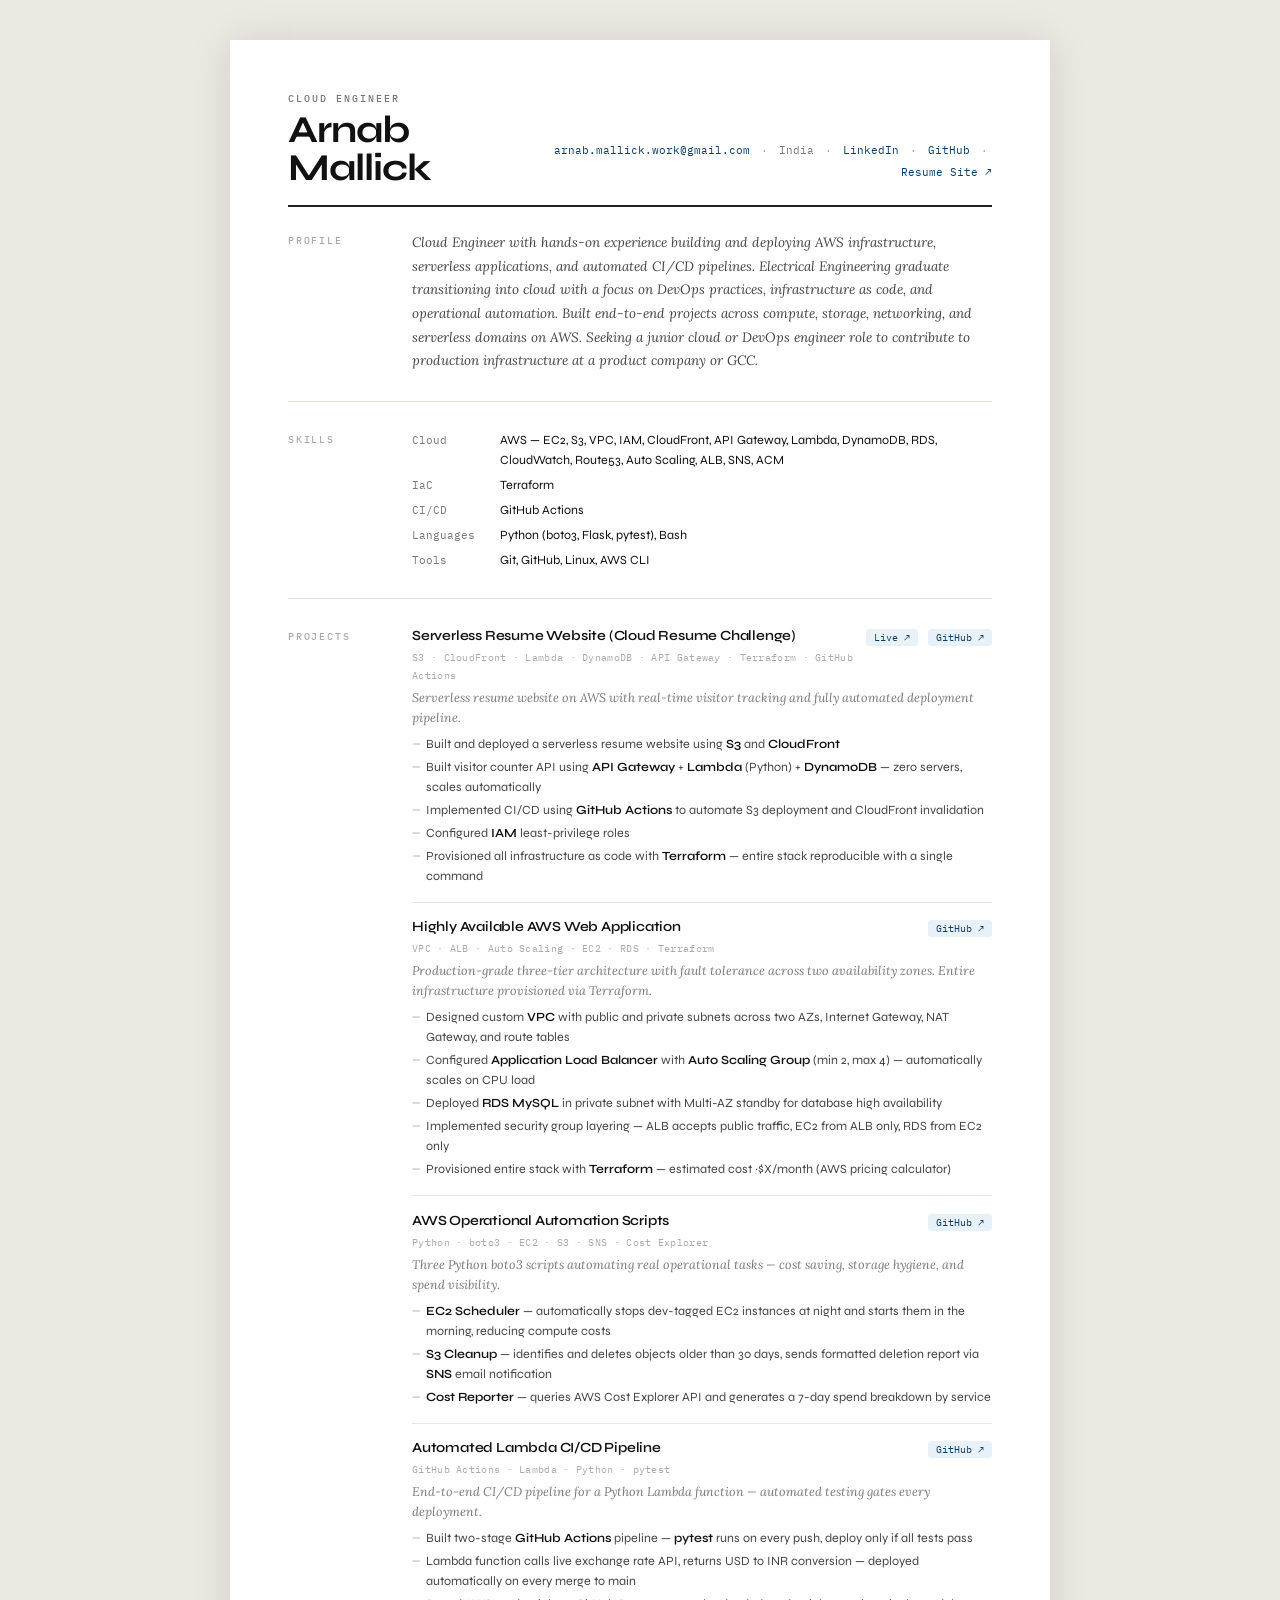
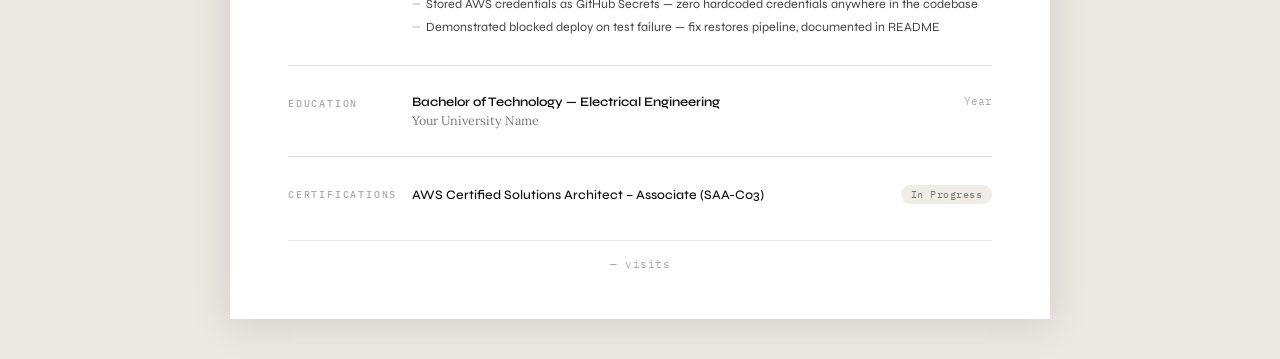
==== frontend/index.html @ e6879eb4 "testing the CICD" ====
<!DOCTYPE html>
<html lang="en">
<head>
  <meta charset="UTF-8">
  <meta name="viewport" content="width=device-width, initial-scale=1.0">
  <title>Arnab Mallick — Cloud Engineer</title>
  <link rel="stylesheet" href="style.css">
  <link href="https://fonts.googleapis.com/css2?family=Syne:wght@400;500;600;700&family=IBM+Plex+Mono:wght@400;500&family=Lora:ital,wght@0,400;0,500;1,400&display=swap" rel="stylesheet">
</head>
<body>
<div class="page">

  <!-- Header -->
  <header class="header">
    <div class="header-name-block">
      <div class="header-tag">Cloud Engineer</div>
      <h1 class="name">Arnab Mallick</h1>
    </div>
    <div class="header-contact">
      <a href="mailto:arnab.mallick.work@gmail.com">arnab.mallick.work@gmail.com</a>
      <span class="dot">·</span>
      <span>India</span>
      <span class="dot">·</span>
      <a href="https://www.linkedin.com/in/arnab-mallick-work/">LinkedIn</a>
      <span class="dot">·</span>
      <a href="https://github.com/Arnab-96-work">GitHub</a>
      <span class="dot">·</span>
      <a href="https://d1ujxbyfrpoq7k.cloudfront.net">Resume Site ↗</a>
    </div>
  </header>

  <div class="rule"></div>

  <!-- Profile Summary -->
  <section class="section">
    <div class="section-label">Profile</div>
    <div class="section-body">
      <p class="summary">
        Cloud Engineer with hands-on experience building and deploying AWS infrastructure, serverless applications, and automated CI/CD pipelines. Electrical Engineering graduate transitioning into cloud with a focus on DevOps practices, infrastructure as code, and operational automation. Built end-to-end projects across compute, storage, networking, and serverless domains on AWS. Seeking a junior cloud or DevOps engineer role to contribute to production infrastructure at a product company or GCC.
      </p>
    </div>
  </section>

  <!-- Skills -->
   <section class="section">
    <div class="section-label">Skills</div>
    <div class="section-body">
      <div class="skills-table">
        <div class="skill-row">
          <span class="skill-key">Cloud</span>
          <span class="skill-val">AWS — EC2, S3, VPC, IAM, CloudFront, API Gateway, Lambda, DynamoDB, RDS, CloudWatch, Route53, Auto Scaling, ALB, SNS, ACM</span>
        </div>
        <div class="skill-row">
          <span class="skill-key">IaC</span>
          <span class="skill-val">Terraform</span>
        </div>
        <div class="skill-row">
          <span class="skill-key">CI/CD</span>
          <span class="skill-val">GitHub Actions</span>
        </div>
        <div class="skill-row">
          <span class="skill-key">Languages</span>
          <span class="skill-val">Python (boto3, Flask, pytest), Bash</span>
        </div>
        <div class="skill-row">
          <span class="skill-key">Tools</span>
          <span class="skill-val">Git, GitHub, Linux, AWS CLI</span>
        </div>
      </div>
    </div>
  </section>

    <!-- Projects -->
  <section class="section">
    <div class="section-label">Projects</div>
    <div class="section-body projects">

      <div class="project">
        <div class="project-top">
          <div class="project-title-block">
            <h3 class="project-title">Serverless Resume Website (Cloud Resume Challenge)</h3>
            <span class="project-stack">S3 · CloudFront · Lambda · DynamoDB · API Gateway · Terraform · GitHub Actions</span>
          </div>
          <div class="project-links">
            <a href="https://d1ujxbyfrpoq7k.cloudfront.net">Live ↗</a>
            <a href="https://github.com/Arnab-96-work/crc-resume-site">GitHub ↗</a>
          </div>
        </div>
        <p class="project-desc">Serverless resume website on AWS with real-time visitor tracking and fully automated deployment pipeline.</p>
        <ul class="project-bullets">
          <li>Built and deployed a serverless resume website using <strong>S3</strong> and <strong>CloudFront</strong></li>
          <li>Built visitor counter API using <strong>API Gateway</strong> + <strong>Lambda</strong> (Python) + <strong>DynamoDB</strong> — zero servers, scales automatically</li>
          <li>Implemented CI/CD using <strong>GitHub Actions</strong> to automate S3 deployment and CloudFront invalidation</li>
          <li>Configured <strong>IAM</strong> least-privilege roles </li>
          <li>Provisioned all infrastructure as code with <strong>Terraform</strong> — entire stack reproducible with a single command</li>
          
        </ul>
      </div>

      <div class="project-divider"></div>

      <div class="project">
        <div class="project-top">
          <div class="project-title-block">
            <h3 class="project-title">Highly Available AWS Web Application</h3>
            <span class="project-stack">VPC · ALB · Auto Scaling · EC2 · RDS · Terraform</span>
          </div>
          <div class="project-links">
            <a href="#">GitHub ↗</a>
          </div>
        </div>
        <p class="project-desc">Production-grade three-tier architecture with fault tolerance across two availability zones. Entire infrastructure provisioned via Terraform.</p>
        <ul class="project-bullets">
          <li>Designed custom <strong>VPC</strong> with public and private subnets across two AZs, Internet Gateway, NAT Gateway, and route tables</li>
          <li>Configured <strong>Application Load Balancer</strong> with <strong>Auto Scaling Group</strong> (min 2, max 4) — automatically scales on CPU load</li>
          <li>Deployed <strong>RDS MySQL</strong> in private subnet with Multi-AZ standby for database high availability</li>
          <li>Implemented security group layering — ALB accepts public traffic, EC2 from ALB only, RDS from EC2 only</li>
          <li>Provisioned entire stack with <strong>Terraform</strong> — estimated cost ~$X/month (AWS pricing calculator)</li>
        </ul>
      </div>

      <div class="project-divider"></div>

      <div class="project">
        <div class="project-top">
          <div class="project-title-block">
            <h3 class="project-title">AWS Operational Automation Scripts</h3>
            <span class="project-stack">Python · boto3 · EC2 · S3 · SNS · Cost Explorer</span>
          </div>
          <div class="project-links">
            <a href="#">GitHub ↗</a>
          </div>
        </div>
        <p class="project-desc">Three Python boto3 scripts automating real operational tasks — cost saving, storage hygiene, and spend visibility.</p>
        <ul class="project-bullets">
          <li><strong>EC2 Scheduler</strong> — automatically stops dev-tagged EC2 instances at night and starts them in the morning, reducing compute costs</li>
          <li><strong>S3 Cleanup</strong> — identifies and deletes objects older than 30 days, sends formatted deletion report via <strong>SNS</strong> email notification</li>
          <li><strong>Cost Reporter</strong> — queries AWS Cost Explorer API and generates a 7-day spend breakdown by service</li>
        </ul>
      </div>

      <div class="project-divider"></div>

      <div class="project">
        <div class="project-top">
          <div class="project-title-block">
            <h3 class="project-title">Automated Lambda CI/CD Pipeline</h3>
            <span class="project-stack">GitHub Actions · Lambda · Python · pytest</span>
          </div>
          <div class="project-links">
            <a href="#">GitHub ↗</a>
          </div>
        </div>
        <p class="project-desc">End-to-end CI/CD pipeline for a Python Lambda function — automated testing gates every deployment.</p>
        <ul class="project-bullets">
          <li>Built two-stage <strong>GitHub Actions</strong> pipeline — <strong>pytest</strong> runs on every push, deploy only if all tests pass</li>
          <li>Lambda function calls live exchange rate API, returns USD to INR conversion — deployed automatically on every merge to main</li>
          <li>Stored AWS credentials as GitHub Secrets — zero hardcoded credentials anywhere in the codebase</li>
          <li>Demonstrated blocked deploy on test failure — fix restores pipeline, documented in README</li>
        </ul>
      </div>

    </div>
  </section>

  <!-- Education -->
  <section class="section">
    <div class="section-label">Education</div>
    <div class="section-body">
      <div class="edu-row">
        <div>
          <div class="edu-degree">Bachelor of Technology — Electrical Engineering</div>
          <div class="edu-school">Your University Name</div>
        </div>
        <div class="edu-year">Year</div>
      </div>
    </div>
  </section>
  
  <!-- Certifications -->
  <section class="section">
    <div class="section-label">Certifications</div>
    <div class="section-body">
      <div class="cert-row">
        <span class="cert-name">AWS Certified Solutions Architect – Associate (SAA-C03)</span>
        <span class="cert-badge">In Progress</span>
      </div>
    </div>
  </section>

  <footer class="footer">
    <p class="visit-count"><span id="visitor-count">...</span> visits</p>
  </footer>

</div>

<script>
  window.onload = function() {
    fetch('https://vppewlu0n3.execute-api.ap-south-1.amazonaws.com/counter')
      .then(function(response) {
        return response.json();
      })
      .then(function(data) {
        document.getElementById('visitor-count').innerText = data.count;
      })
      .catch(function(error) {
        document.getElementById('visitor-count').innerText = '—';
      });
  };
</script>

</body>
</html>
---- frontend/style.css ----
*, *::before, *::after {
  box-sizing: border-box;
  margin: 0;
  padding: 0;
}

:root {
  --ink:       #111111;
  --ink-mid:   #444444;
  --ink-muted: #777777;
  --ink-faint: #aaaaaa;
  --accent:    #0a3d6b;
  --accent-lt: #e8f0f8;
  --rule:      #222222;
  --bg:        #faf9f7;
  --white:     #ffffff;
  --mono:      'IBM Plex Mono', monospace;
  --serif:     'Lora', serif;
  --sans:      'Syne', sans-serif;
}

html { font-size: 14px; }

body {
  background: #ece9e3;
  font-family: var(--serif);
  color: var(--ink);
  padding: 40px 20px;
  -webkit-print-color-adjust: exact;
  print-color-adjust: exact;
}

.page {
  width: 820px;
  margin: 0 auto;
  background: var(--white);
  padding: 52px 58px 48px;
  box-shadow: 0 4px 40px rgba(0,0,0,0.12);
}

/* Header */
.header {
  display: flex;
  justify-content: space-between;
  align-items: flex-end;
  margin-bottom: 0;
}

.header-tag {
  font-family: var(--mono);
  font-size: 10px;
  font-weight: 500;
  letter-spacing: 2px;
  text-transform: uppercase;
  color: var(--ink-muted);
  margin-bottom: 6px;
}

.name {
  font-family: var(--sans);
  font-size: 38px;
  font-weight: 700;
  letter-spacing: -1px;
  color: var(--ink);
  line-height: 1;
}

.header-contact {
  text-align: right;
  font-family: var(--mono);
  font-size: 11px;
  color: var(--ink-muted);
  line-height: 2;
  padding-bottom: 4px;
}

.header-contact a {
  color: var(--accent);
  text-decoration: none;
  border-bottom: 1px solid transparent;
  transition: border-color 0.15s;
}

.header-contact a:hover { border-bottom-color: var(--accent); }

.dot {
  margin: 0 4px;
  color: var(--ink-faint);
}

/* Rule */
.rule {
  height: 2px;
  background: var(--rule);
  margin: 18px 0 0;
}

/* Sections */
.section {
  display: grid;
  grid-template-columns: 96px 1fr;
  gap: 0 28px;
  margin-top: 28px;
  padding-top: 28px;
  border-top: 0.5px solid #e0ddd8;
}

.section:first-of-type {
  border-top: none;
  margin-top: 24px;
  padding-top: 0;
}

.section-label {
  font-family: var(--mono);
  font-size: 9.5px;
  font-weight: 500;
  letter-spacing: 1.8px;
  text-transform: uppercase;
  color: var(--ink-faint);
  padding-top: 3px;
}

.section-body { flex: 1; }

/* Summary */
.summary {
  font-size: 13.5px;
  line-height: 1.75;
  color: var(--ink-mid);
  font-style: italic;
}

/* Skills */
.skills-table {
  display: flex;
  flex-direction: column;
  gap: 5px;
}

.skill-row {
  display: flex;
  gap: 0;
  font-size: 13px;
  line-height: 1.6;
}

.skill-key {
  font-family: var(--mono);
  font-size: 10.5px;
  color: var(--ink-muted);
  min-width: 88px;
  padding-top: 2px;
}

.skill-val {
  color: var(--ink);
  flex: 1;
  font-family: var(--sans);
  font-size: 12.5px;
}

/* Projects */
.projects {
  display: flex;
  flex-direction: column;
}

.project { padding: 0; }

.project-divider {
  height: 0.5px;
  background: #e8e5e0;
  margin: 16px 0;
}

.project-top {
  display: flex;
  justify-content: space-between;
  align-items: flex-start;
  margin-bottom: 4px;
}

.project-title-block { flex: 1; }

.project-title {
  font-family: var(--sans);
  font-size: 14px;
  font-weight: 600;
  color: var(--ink);
  letter-spacing: -0.2px;
  margin-bottom: 3px;
}

.project-stack {
  font-family: var(--mono);
  font-size: 10px;
  color: var(--ink-faint);
  letter-spacing: 0.3px;
}

.project-links {
  display: flex;
  gap: 10px;
  padding-top: 2px;
}

.project-links a {
  font-family: var(--mono);
  font-size: 10px;
  color: var(--accent);
  text-decoration: none;
  background: var(--accent-lt);
  padding: 2px 8px;
  border-radius: 3px;
  white-space: nowrap;
}

.project-links a:hover { background: #d0e2f4; }

.project-desc {
  font-size: 12.5px;
  color: var(--ink-muted);
  font-style: italic;
  margin-bottom: 7px;
  line-height: 1.6;
}

.project-bullets {
  padding-left: 0;
  list-style: none;
  display: flex;
  flex-direction: column;
  gap: 3px;
}

.project-bullets li {
  font-family: var(--sans);
  font-size: 12.5px;
  color: var(--ink-mid);
  line-height: 1.6;
  padding-left: 14px;
  position: relative;
}

.project-bullets li::before {
  content: "—";
  position: absolute;
  left: 0;
  color: var(--ink-faint);
  font-size: 11px;
  top: 1px;
}

.project-bullets li strong {
  color: var(--ink);
  font-weight: 600;
}

/* Education */
.edu-row {
  display: flex;
  justify-content: space-between;
  align-items: flex-start;
}

.edu-degree {
  font-family: var(--sans);
  font-size: 13px;
  font-weight: 600;
  color: var(--ink);
  margin-bottom: 2px;
}

.edu-school {
  font-size: 12.5px;
  color: var(--ink-muted);
}

.edu-year {
  font-family: var(--mono);
  font-size: 11px;
  color: var(--ink-faint);
}

/* Certifications */
.cert-row {
  display: flex;
  justify-content: space-between;
  align-items: center;
}

.cert-name {
  font-family: var(--sans);
  font-size: 13px;
  font-weight: 500;
  color: var(--ink);
}

.cert-badge {
  font-family: var(--mono);
  font-size: 10px;
  color: var(--ink-muted);
  background: #f0ede8;
  padding: 3px 10px;
  border-radius: 20px;
  letter-spacing: 0.5px;
}

/* Footer visitor counter */
.footer {
  margin-top: 36px;
  padding-top: 16px;
  border-top: 0.5px solid #e8e5e0;
  text-align: center;
}

.visit-count {
  font-family: var(--mono);
  font-size: 11px;
  color: var(--ink-faint);
  letter-spacing: 0.5px;
}

/* Print */
@media print {
  body { background: white; padding: 0; }
  .page { box-shadow: none; width: 100%; padding: 24px 32px; }
  a { color: var(--ink) !important; }
  .footer { display: none; }
}

@media (max-width: 880px) {
  .page { width: 100%; padding: 28px 20px; }
  .section { grid-template-columns: 1fr; gap: 6px; }
  .header { flex-direction: column; gap: 12px; }
  .header-contact { text-align: left; }
}
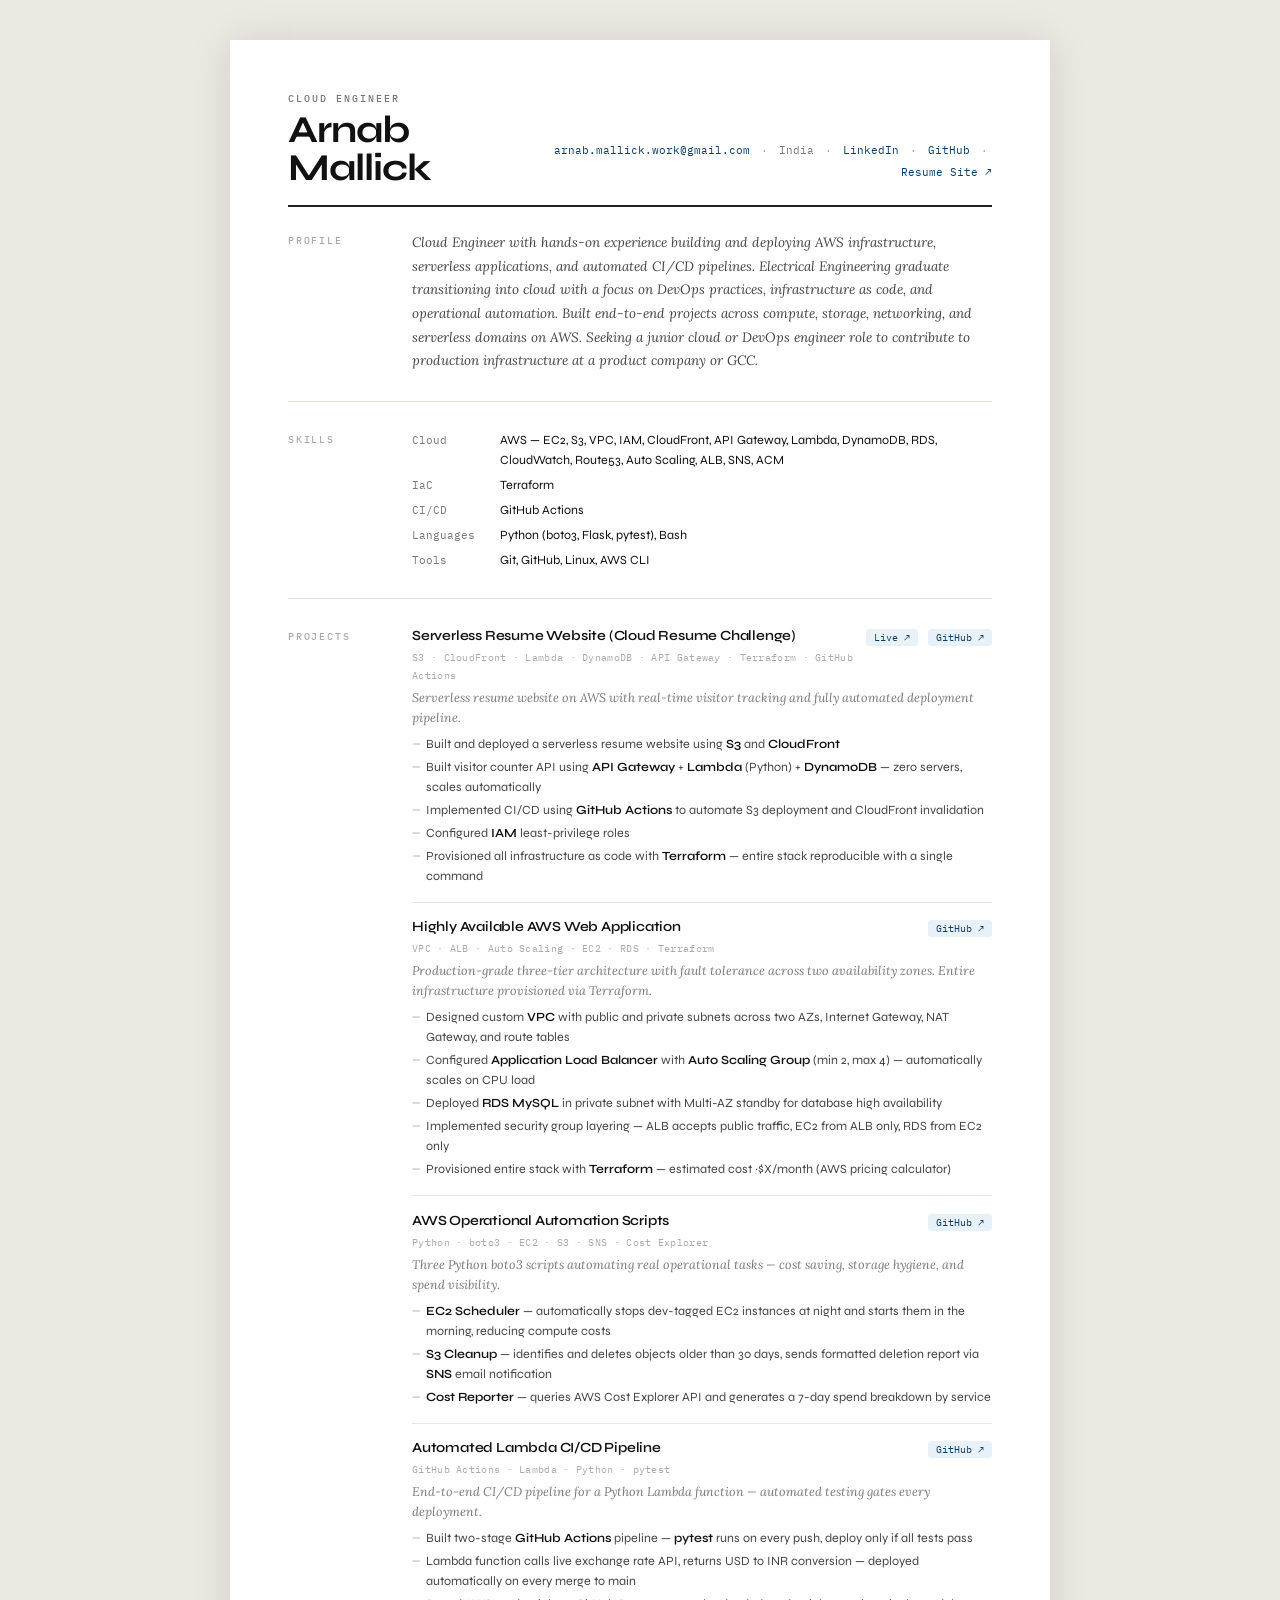
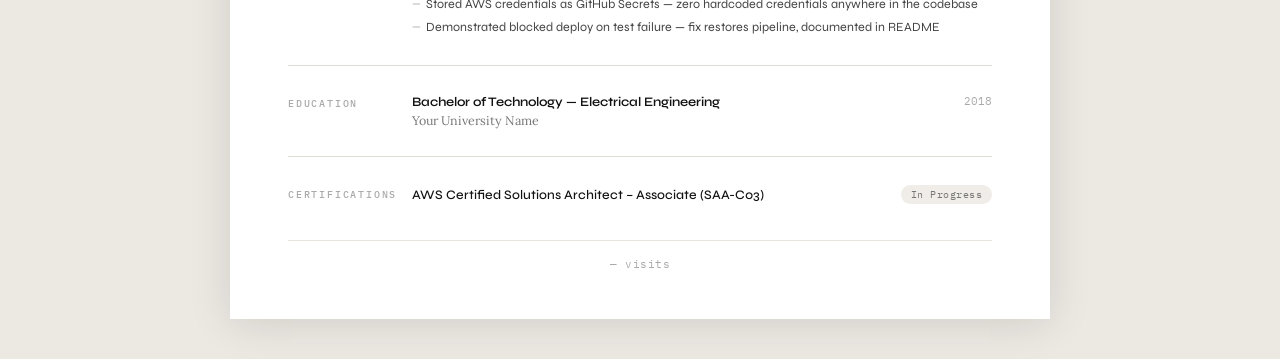
==== commit 6cb7fcfc: "put passed out year in resume in index.html" ====
--- a/frontend/index.html
+++ b/frontend/index.html
@@ -172,7 +172,7 @@
           <div class="edu-degree">Bachelor of Technology — Electrical Engineering</div>
           <div class="edu-school">Your University Name</div>
         </div>
-        <div class="edu-year">Year</div>
+        <div class="edu-year">2018</div>
       </div>
     </div>
   </section>
